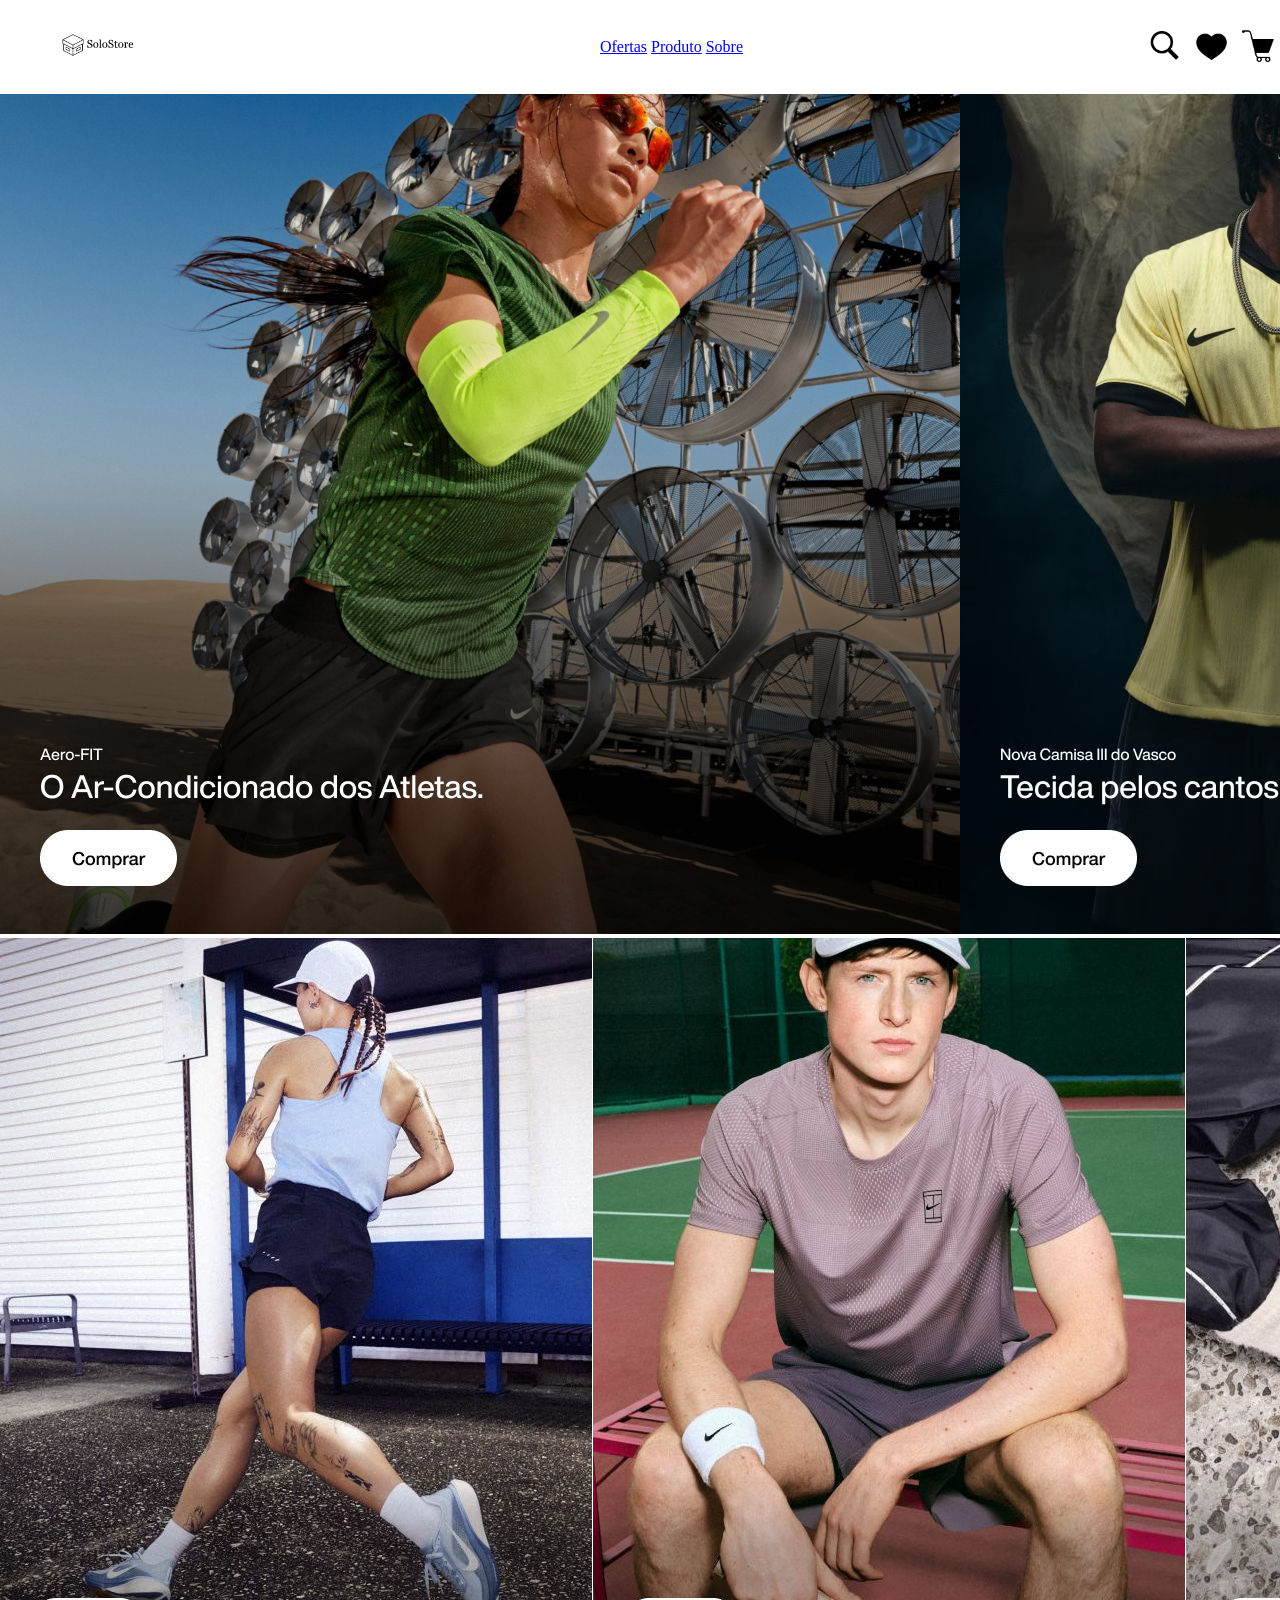
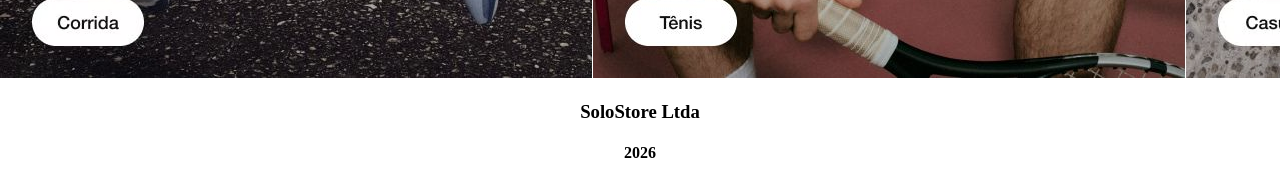
==== solostore/index.html @ 23fe8afc "Add files via upload atualização index" ====
<!DOCTYPE html>
<html lang="en">
<head>
    <meta charset="UTF-8">
    <meta name="viewport" content="width=device-width, initial-scale=1.0">
    <title>SoloStore Home</title>
</head>

<body style="margin: 0px; background-color: white; height: auto;">
<header>
    <!--Lugares do site a implementar-->
    <nav style="display: flex; align-items: center; 
                justify-content: space-between; 
                width: 100%; position: fixed; 
                background-color: white; margin-top: 0;"><!--sempre que quiser dispor as divs utilizar display: flex-->
         <!--Logo a esquerda que leva para home-->
            <a href="index.html">
            <img src="img/Logo_HTransparente.png" alt="Logo_Home" style="width: 200px; height: 90px; object-fit: contain;"></a>
        <div style="text-align: center; color: black; font-family: Arial black">
            <a href="index.html">Ofertas</a> 
            <a href="produto.html">Produto</a> 
            <a href="sobre.html">Sobre</a> 
        </div>
        <!--A implementar futuramente-->
        <div style="text-align: center;">
            <a href="busca.html">
            <img src="img/icones_menu/buscar.png" alt="Buscar" style="width: 33px; height: 33px; object-fit: contain; padding: 5px;"></a>
            <a href="favoritos.html">
            <img src="img/icones_menu/favorito.png" alt="Favoritos" style="width: 33px; height: 33px; object-fit: contain; padding: 5px;"></a>
            <a href="carrinho.html">
            <img src="img/icones_menu/carrinho.png" alt="Carrinho" style="width: 33px; height: 33px; object-fit: contain; padding: 5px;"></a>
        </div>
    </nav>
</header>

<main>
    <nav style="display: flex; align-items: safe ;width: 100%;">
        <a href="produto.html">
         <img src="img/BLOCO_1_ROUPA_ACADEMIA_ESQUERDA.jpg" alt="academia">   
        </a>
         <a href="produto.html">
         <img src="img/BLOCO_1_ROUPA_DIREITA.jpg" alt="academia">   
        </a>        
    </nav>
    <nav style="display: flex; align-items: center; justify-content: space-between">
        <a href="produto.html">
            <img src="img/BLOCO_2_ESQUERDA.avif" alt="academia">   
        </a>
        <a href="produto.html">
            <img src="img/BLOCO_2_MEIO.jpg" alt="academia">   
        </a>
        <a href="produto.html">
            <img src="img/BLOCO_2_DIREITA.JPEG" alt="produto">   
        </a>   
    </nav>
    
</main>
    
<footer>
    <nav style="display: flex; align-items: center; justify-content: space-between; width: 100%;">
        <!--Voltando para o sobre -->
        <div">

        </div>
        <!--Redes sociais e apps-->
        <div>

        </div>
    </nav>
    <div style="text-align: center; font-family: Arial medium">
    <h3>SoloStore Ltda</h3>
    <h4>2026</h4>
    </div>
</footer>
</body>

</html>
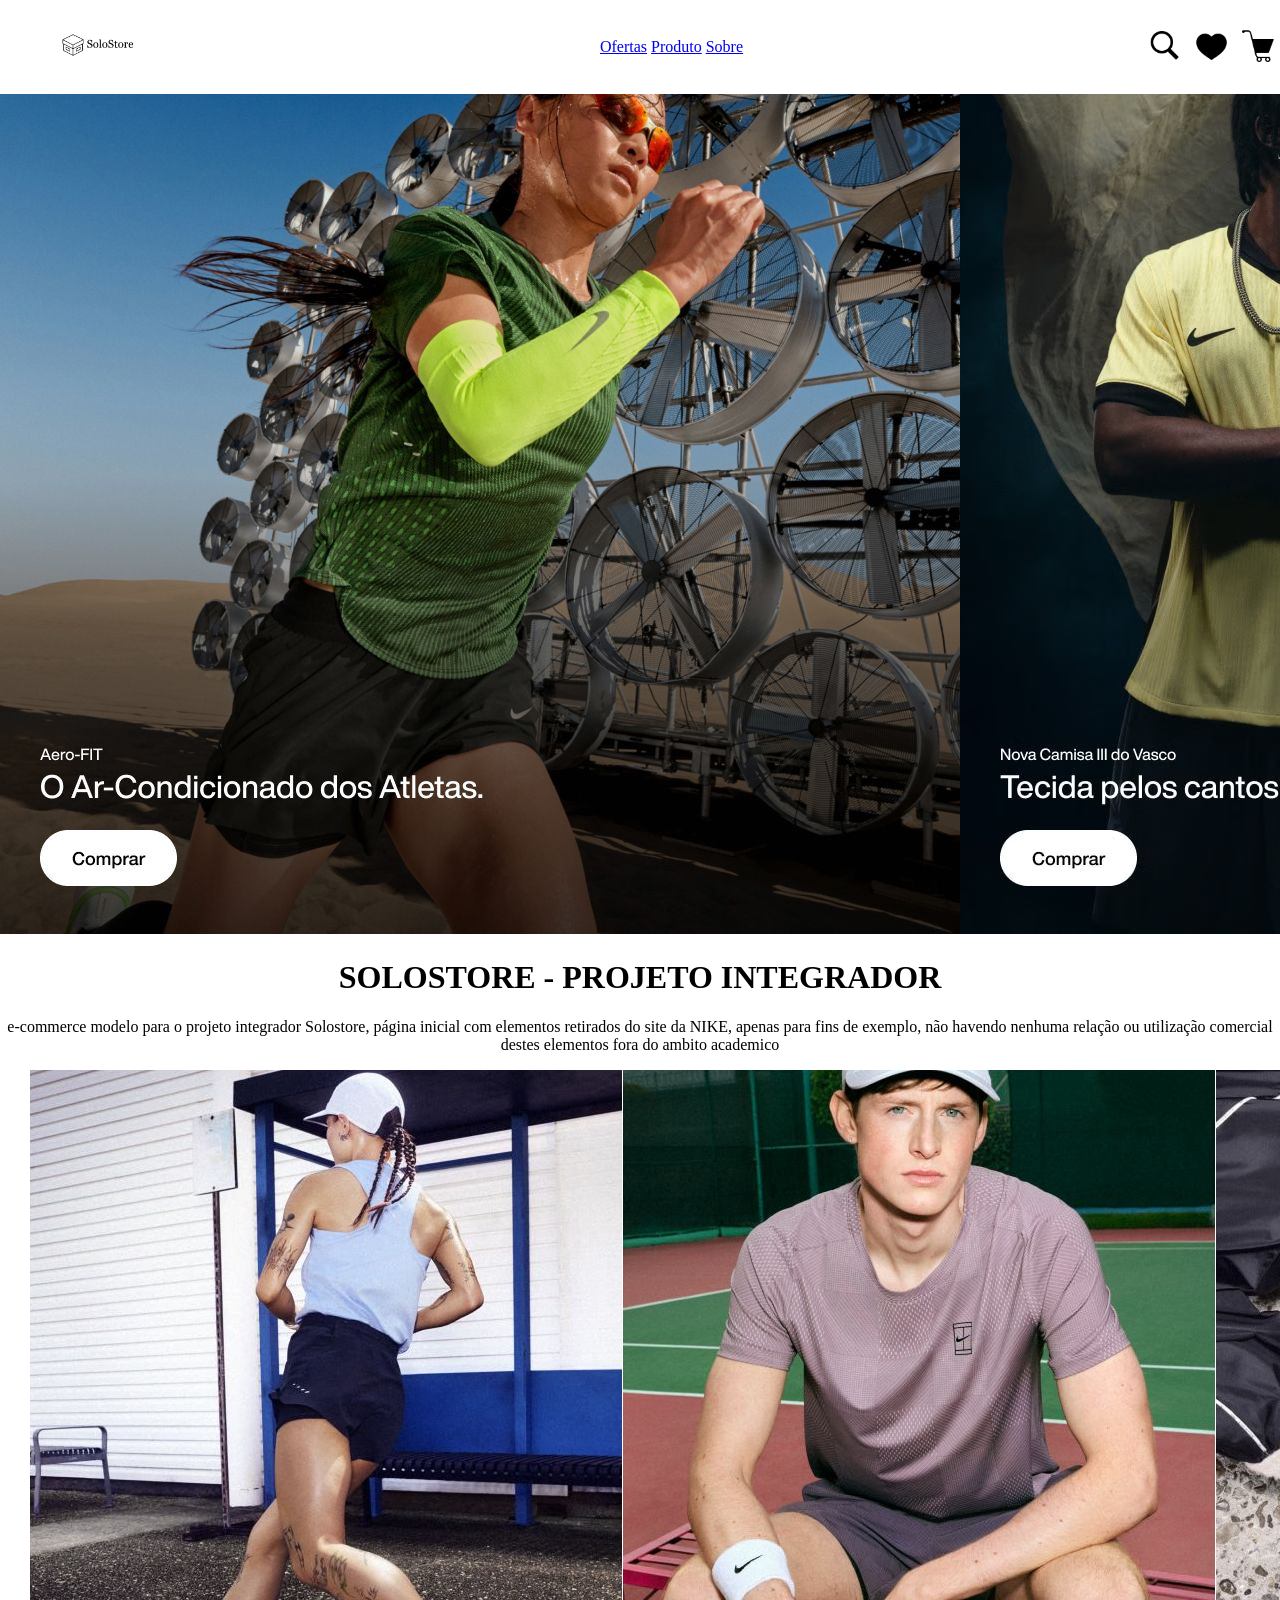
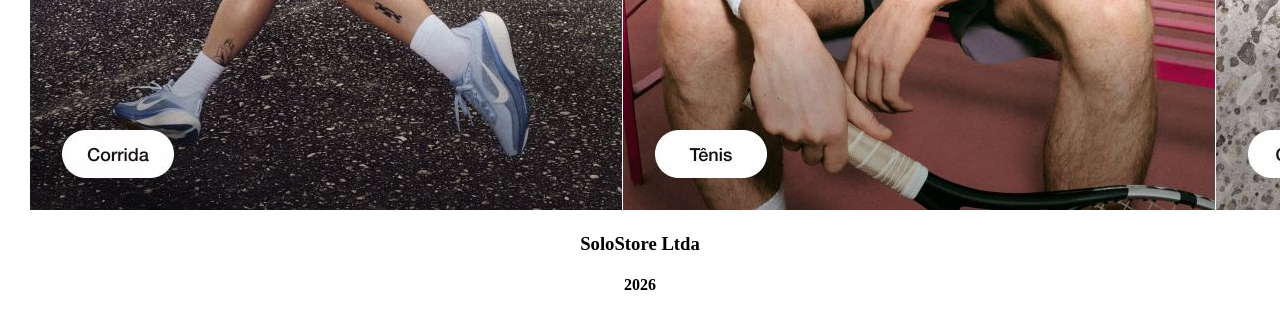
==== commit 622bddab: "alteração index" ====
--- a/solostore/index.html
+++ b/solostore/index.html
@@ -18,7 +18,7 @@
             <img src="img/Logo_HTransparente.png" alt="Logo_Home" style="width: 200px; height: 90px; object-fit: contain;"></a>
         <div style="text-align: center; color: black; font-family: Arial black">
             <a href="index.html">Ofertas</a> 
-            <a href="produto.html">Produto</a> 
+            <a href="produtoBranco.html">Produto</a> 
             <a href="sobre.html">Sobre</a> 
         </div>
         <!--A implementar futuramente-->
@@ -35,21 +35,25 @@
 
 <main>
     <nav style="display: flex; align-items: safe ;width: 100%;">
-        <a href="produto.html">
+        <a href="produtoBranco.html">
          <img src="img/BLOCO_1_ROUPA_ACADEMIA_ESQUERDA.jpg" alt="academia">   
         </a>
-         <a href="produto.html">
+         <a href="produtoBranco.html">
          <img src="img/BLOCO_1_ROUPA_DIREITA.jpg" alt="academia">   
         </a>        
     </nav>
-    <nav style="display: flex; align-items: center; justify-content: space-between">
-        <a href="produto.html">
+    <h1 style="text-align: center; color: black; font-family: Arial black">SOLOSTORE - PROJETO INTEGRADOR</h1>
+    <nav style="text-align: center;color: black; font-family: Arial medium">
+        <p>e-commerce modelo para o projeto integrador Solostore, página inicial com elementos retirados do site da NIKE, apenas para fins de exemplo, não havendo nenhuma relação ou utilização comercial destes elementos fora do ambito academico</p>
+    </nav>
+    <nav style="display: flex; align-items: center; justify-content: space-between; margin-left: 30px;margin-right: 30px;">
+        <a href="produtoBranco.html">
             <img src="img/BLOCO_2_ESQUERDA.avif" alt="academia">   
         </a>
-        <a href="produto.html">
+        <a href="produtoBranco.html">
             <img src="img/BLOCO_2_MEIO.jpg" alt="academia">   
         </a>
-        <a href="produto.html">
+        <a href="produtoBranco.html">
             <img src="img/BLOCO_2_DIREITA.JPEG" alt="produto">   
         </a>   
     </nav>
@@ -74,4 +78,4 @@
 </footer>
 </body>
 
-</html>+</html>
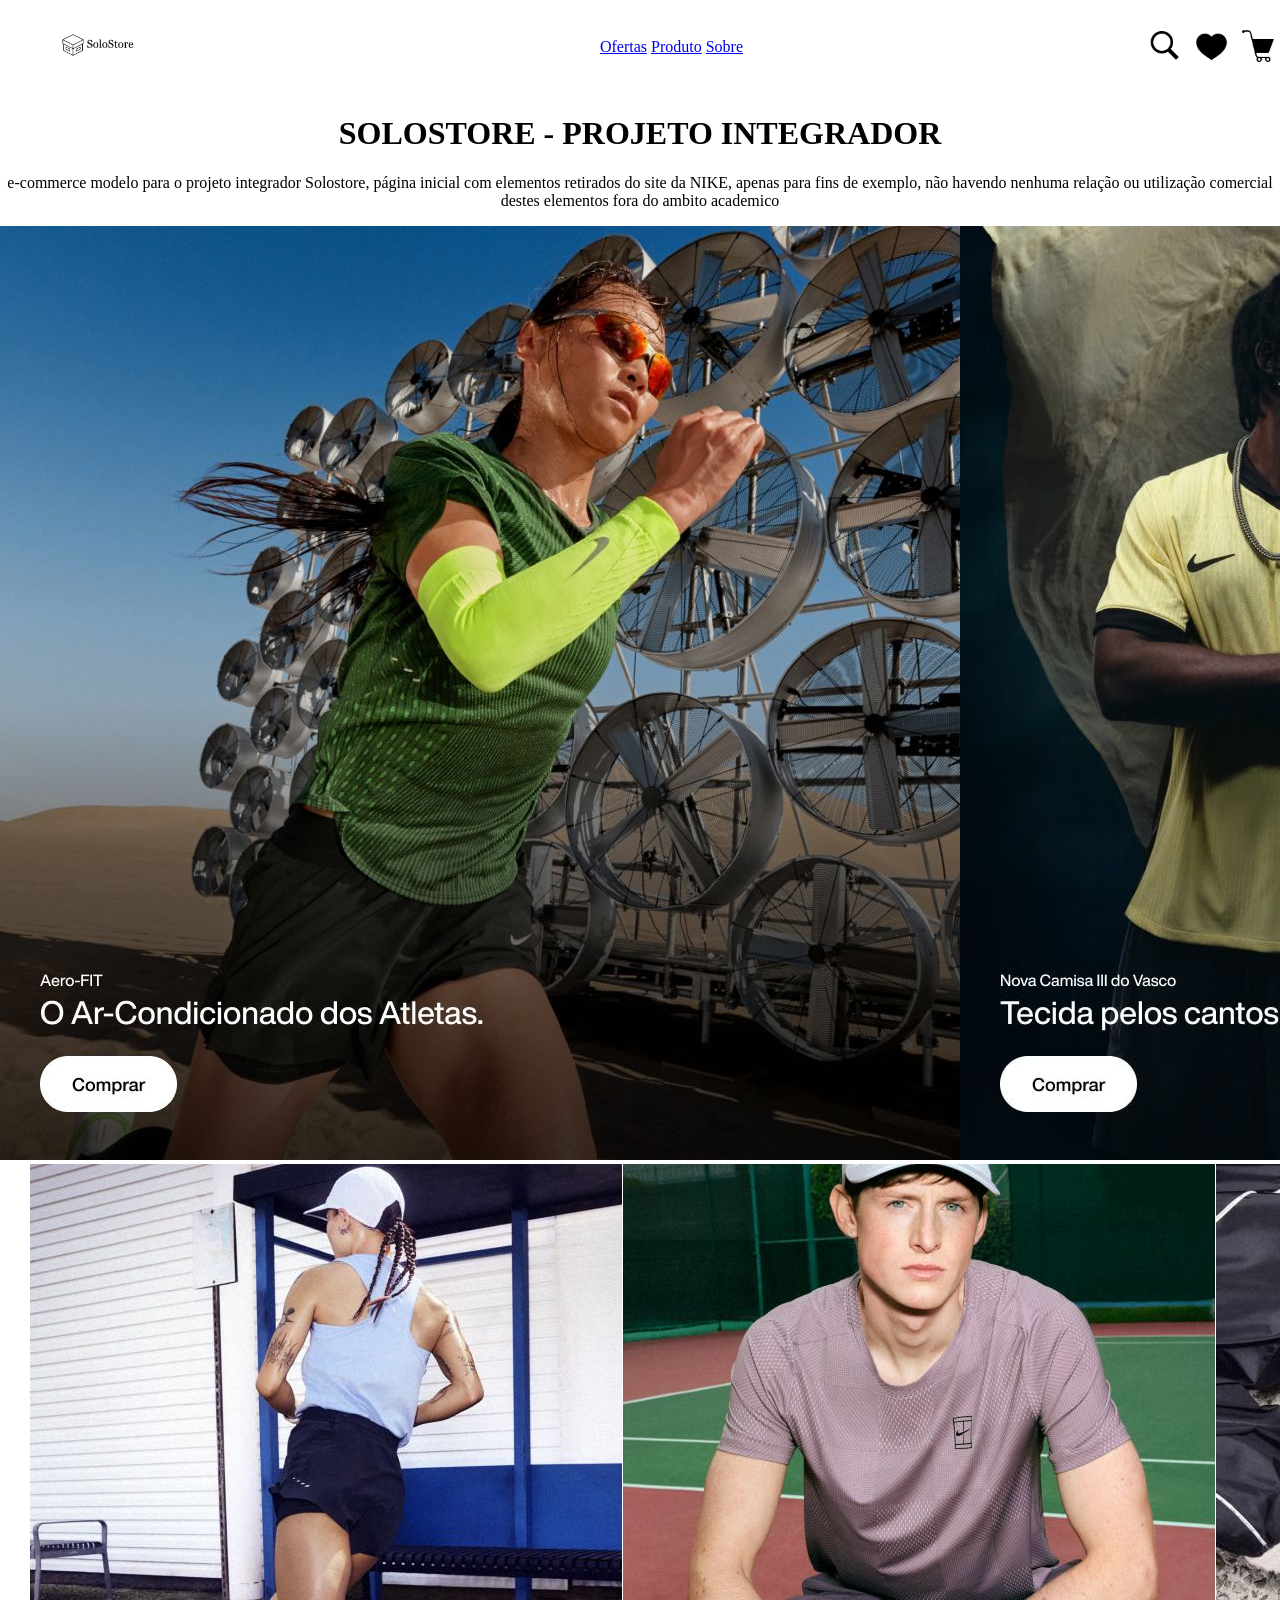
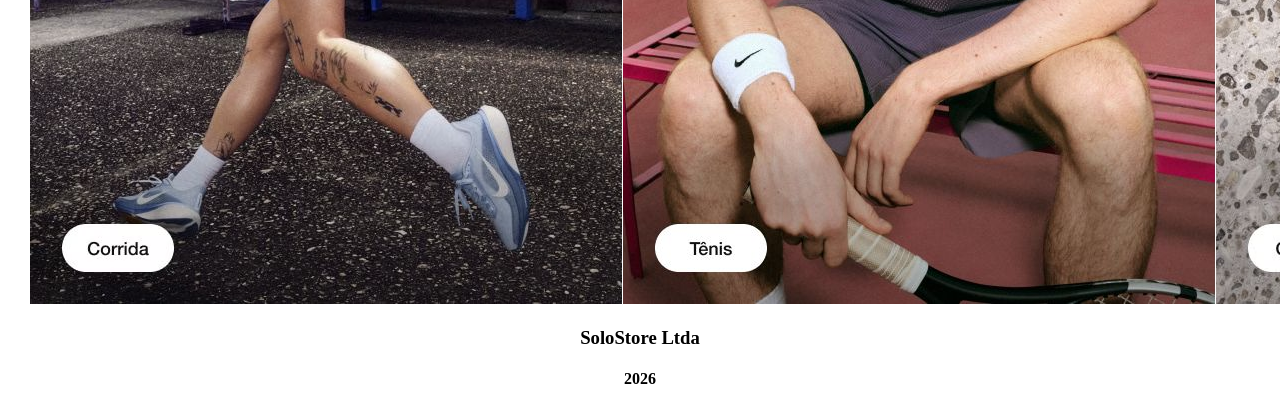
==== commit d08178fb: "alt header e adição "fale conosco"" ====
--- a/solostore/index.html
+++ b/solostore/index.html
@@ -7,7 +7,7 @@
 </head>
 
 <body style="margin: 0px; background-color: white; height: auto;">
-<header>
+<header style="position: fixed; top: 0; left: 0; width: 100%; color: white; padding: 0px;">
     <!--Lugares do site a implementar-->
     <nav style="display: flex; align-items: center; 
                 justify-content: space-between; 
@@ -33,7 +33,11 @@
     </nav>
 </header>
 
-<main>
+<main style="padding-top: 94px;">
+    <h1 style="text-align: center; color: black; font-family: Arial black">SOLOSTORE - PROJETO INTEGRADOR</h1>
+    <nav style="text-align: center;color: black; font-family: Arial medium">
+    <p>e-commerce modelo para o projeto integrador Solostore, página inicial com elementos retirados do site da NIKE, apenas para fins de exemplo, não havendo nenhuma relação ou utilização comercial destes elementos fora do ambito academico</p>
+    </nav>
     <nav style="display: flex; align-items: safe ;width: 100%;">
         <a href="produtoBranco.html">
          <img src="img/BLOCO_1_ROUPA_ACADEMIA_ESQUERDA.jpg" alt="academia">   
@@ -41,10 +45,6 @@
          <a href="produtoBranco.html">
          <img src="img/BLOCO_1_ROUPA_DIREITA.jpg" alt="academia">   
         </a>        
-    </nav>
-    <h1 style="text-align: center; color: black; font-family: Arial black">SOLOSTORE - PROJETO INTEGRADOR</h1>
-    <nav style="text-align: center;color: black; font-family: Arial medium">
-        <p>e-commerce modelo para o projeto integrador Solostore, página inicial com elementos retirados do site da NIKE, apenas para fins de exemplo, não havendo nenhuma relação ou utilização comercial destes elementos fora do ambito academico</p>
     </nav>
     <nav style="display: flex; align-items: center; justify-content: space-between; margin-left: 30px;margin-right: 30px;">
         <a href="produtoBranco.html">
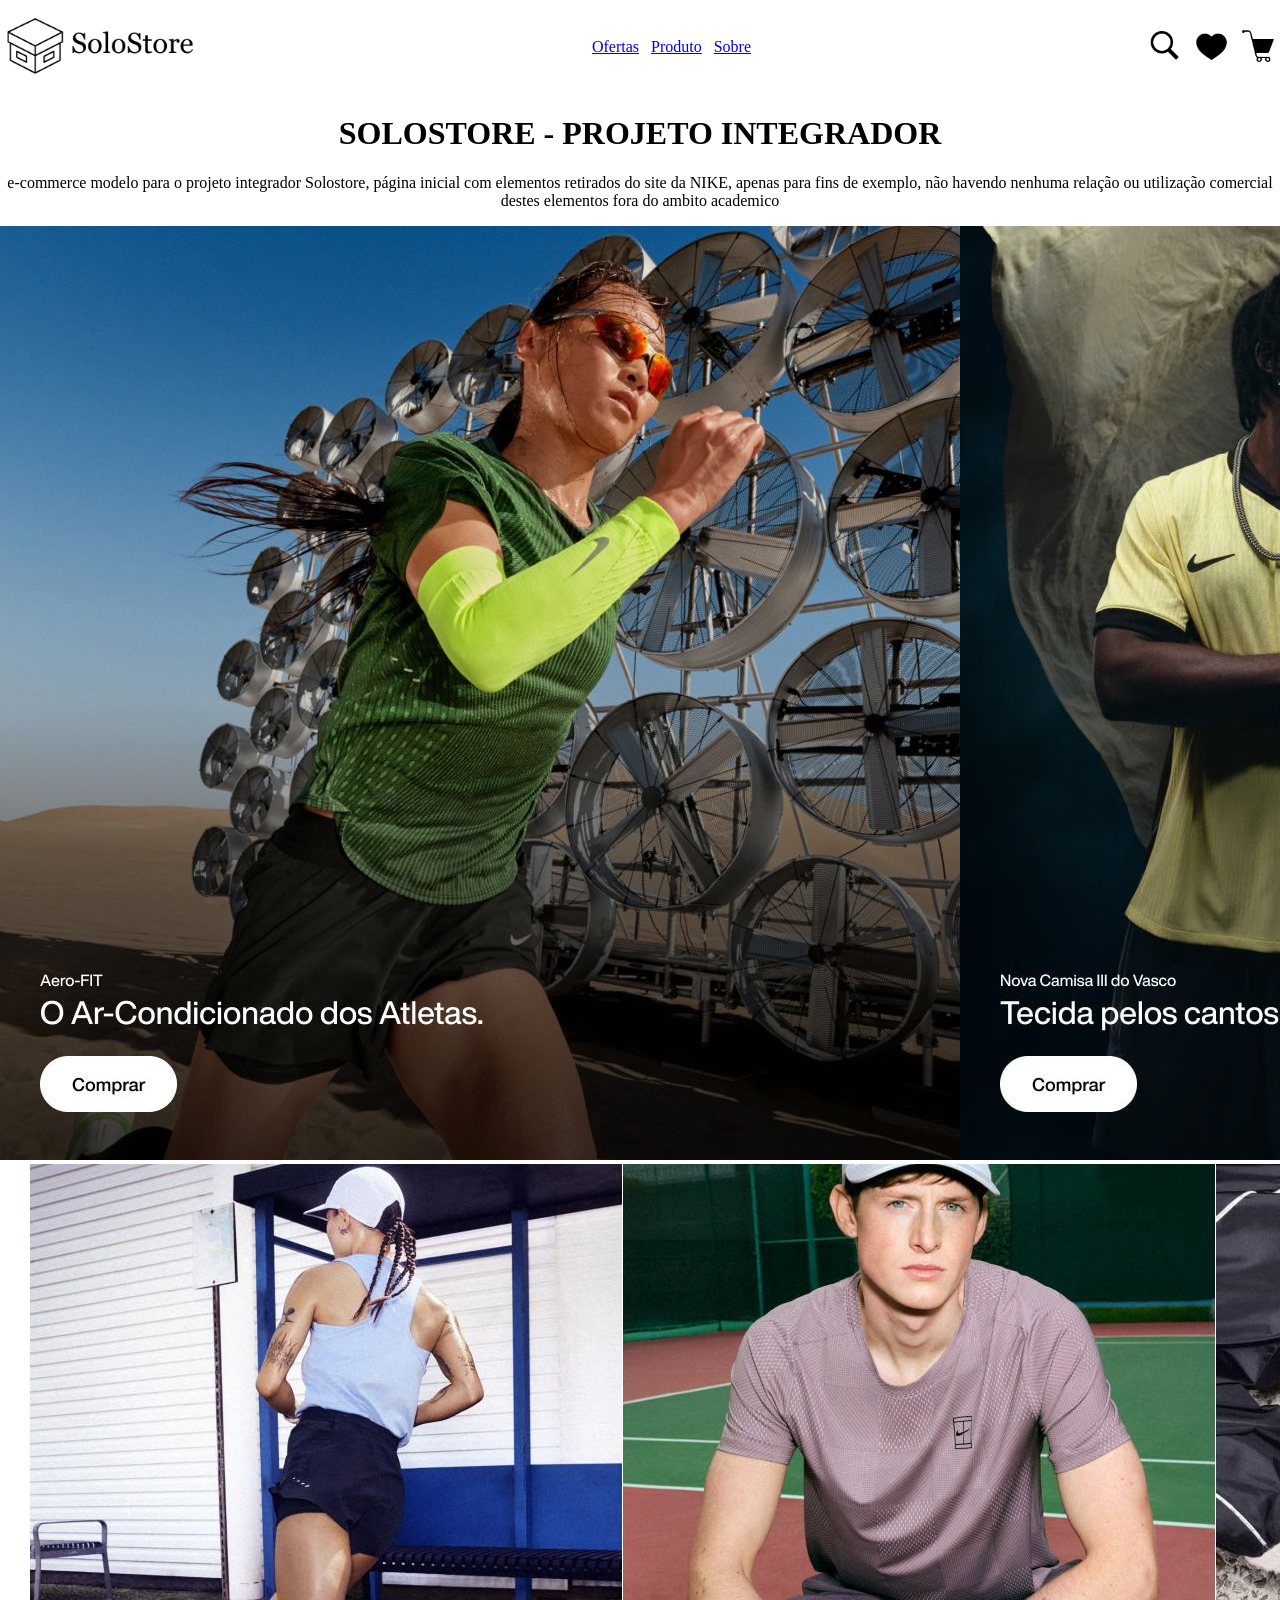
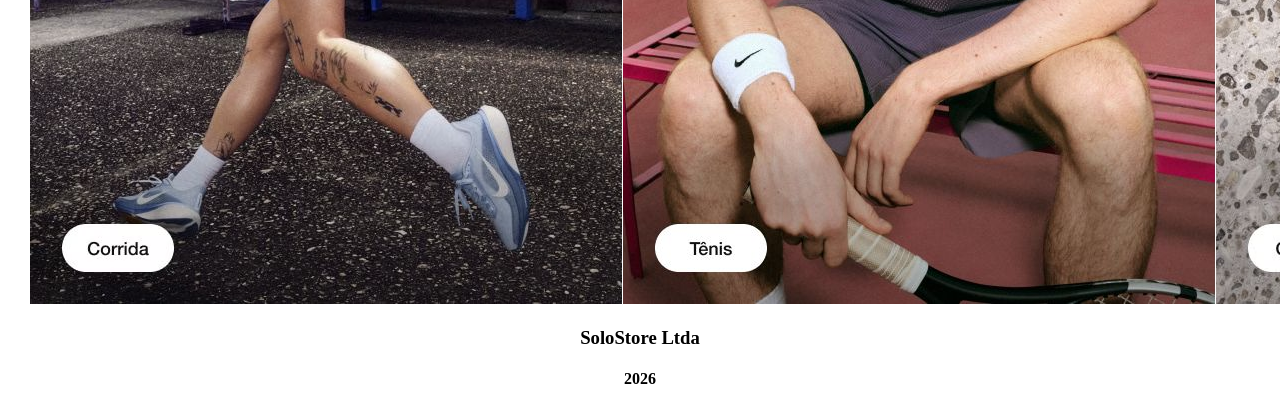
==== commit 8525b2a0: "Update index.html" ====
--- a/solostore/index.html
+++ b/solostore/index.html
@@ -17,8 +17,8 @@
             <a href="index.html">
             <img src="img/Logo_HTransparente.png" alt="Logo_Home" style="width: 200px; height: 90px; object-fit: contain;"></a>
         <div style="text-align: center; color: black; font-family: Arial black">
-            <a href="index.html">Ofertas</a> 
-            <a href="produtoBranco.html">Produto</a> 
+            <a href="index.html">Ofertas</a>&nbsp;&nbsp;
+            <a href="produtoBranco.html">Produto</a>&nbsp;&nbsp;
             <a href="sobre.html">Sobre</a> 
         </div>
         <!--A implementar futuramente-->
@@ -79,3 +79,4 @@
 </body>
 
 </html>
+
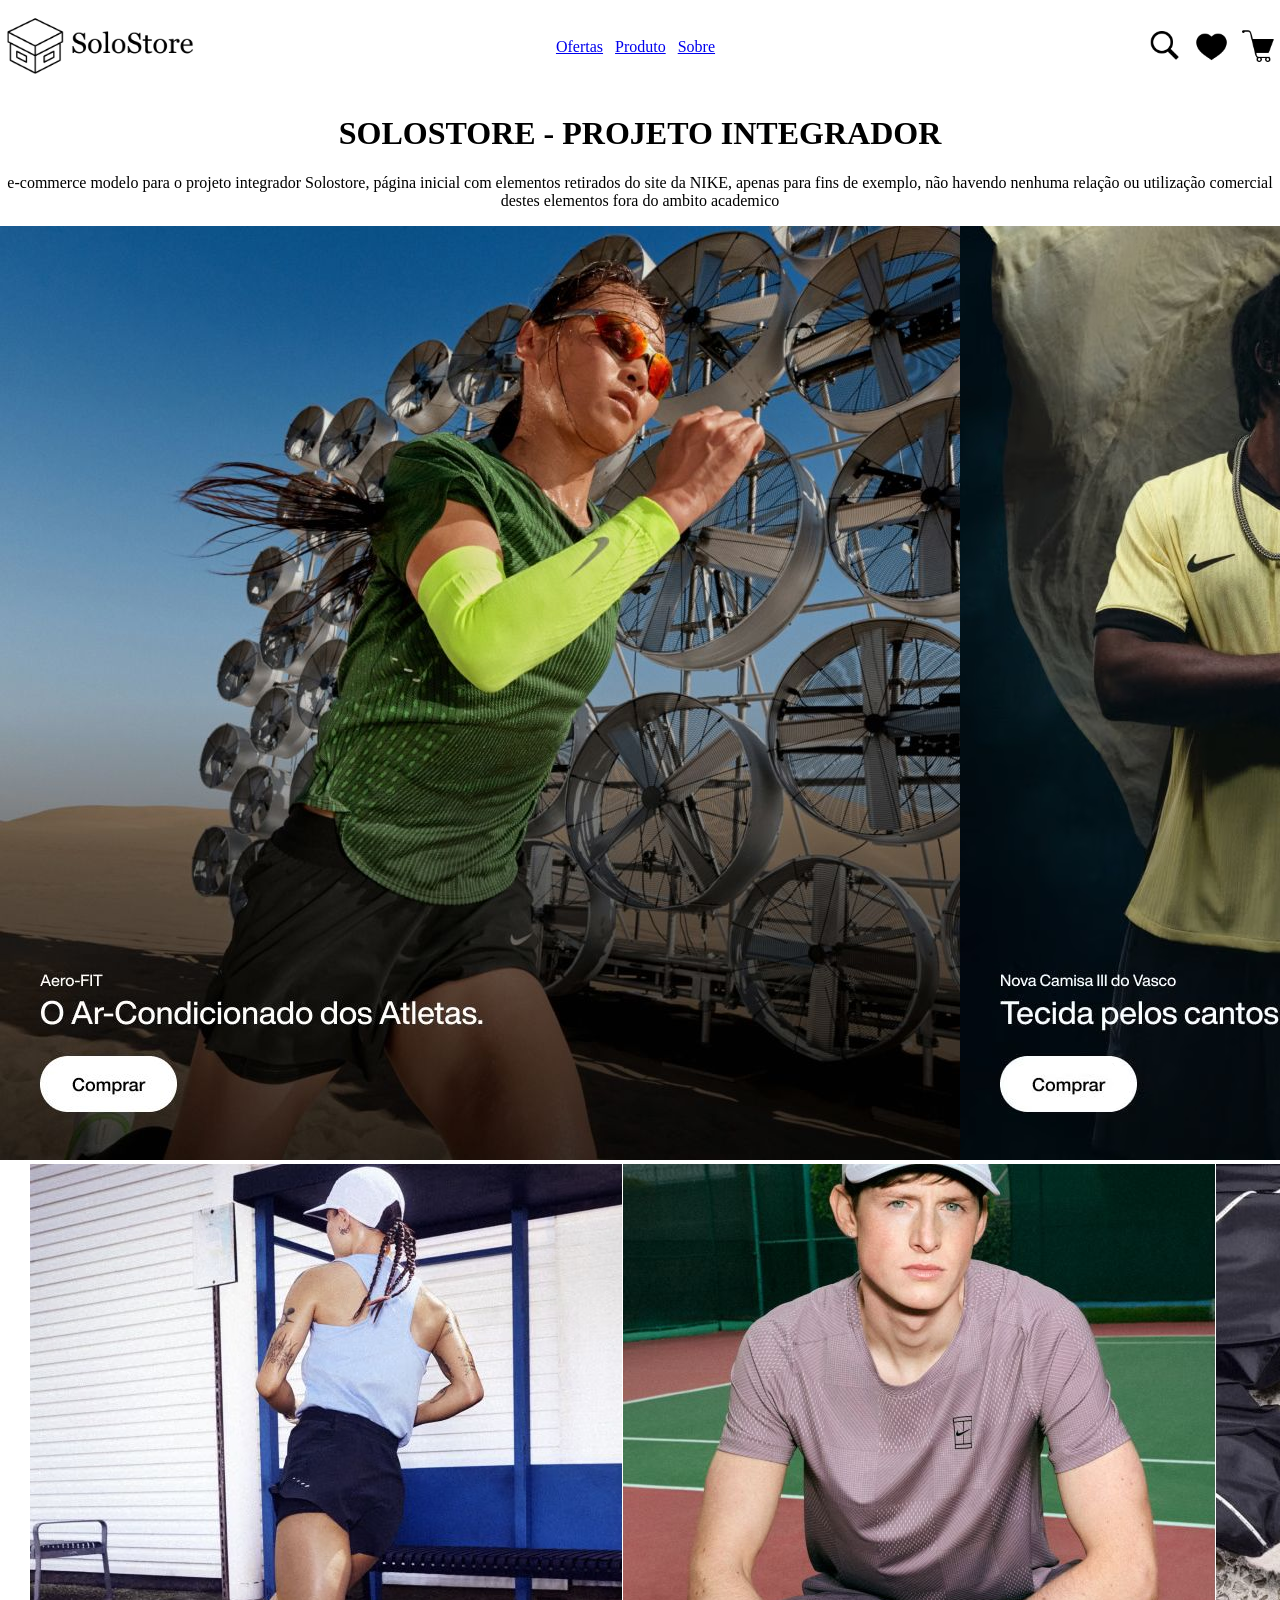
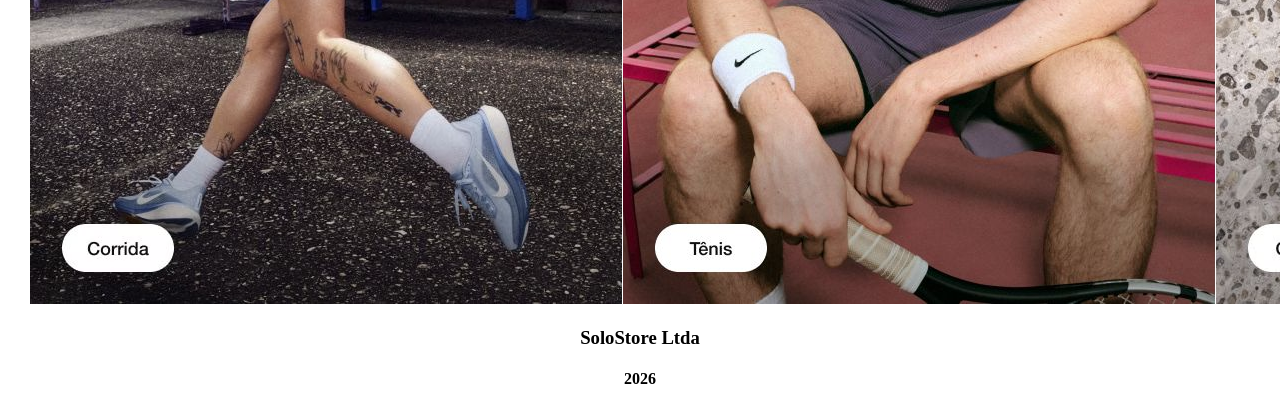
==== commit 7fa20e92: "Update index.html" ====
--- a/solostore/index.html
+++ b/solostore/index.html
@@ -16,7 +16,7 @@
          <!--Logo a esquerda que leva para home-->
             <a href="index.html">
             <img src="img/Logo_HTransparente.png" alt="Logo_Home" style="width: 200px; height: 90px; object-fit: contain;"></a>
-        <div style="text-align: center; color: black; font-family: Arial black">
+        <div style="text-align: center; color: black; font-family: Arial black; margin-right: 72px;">
             <a href="index.html">Ofertas</a>&nbsp;&nbsp;
             <a href="produtoBranco.html">Produto</a>&nbsp;&nbsp;
             <a href="sobre.html">Sobre</a> 
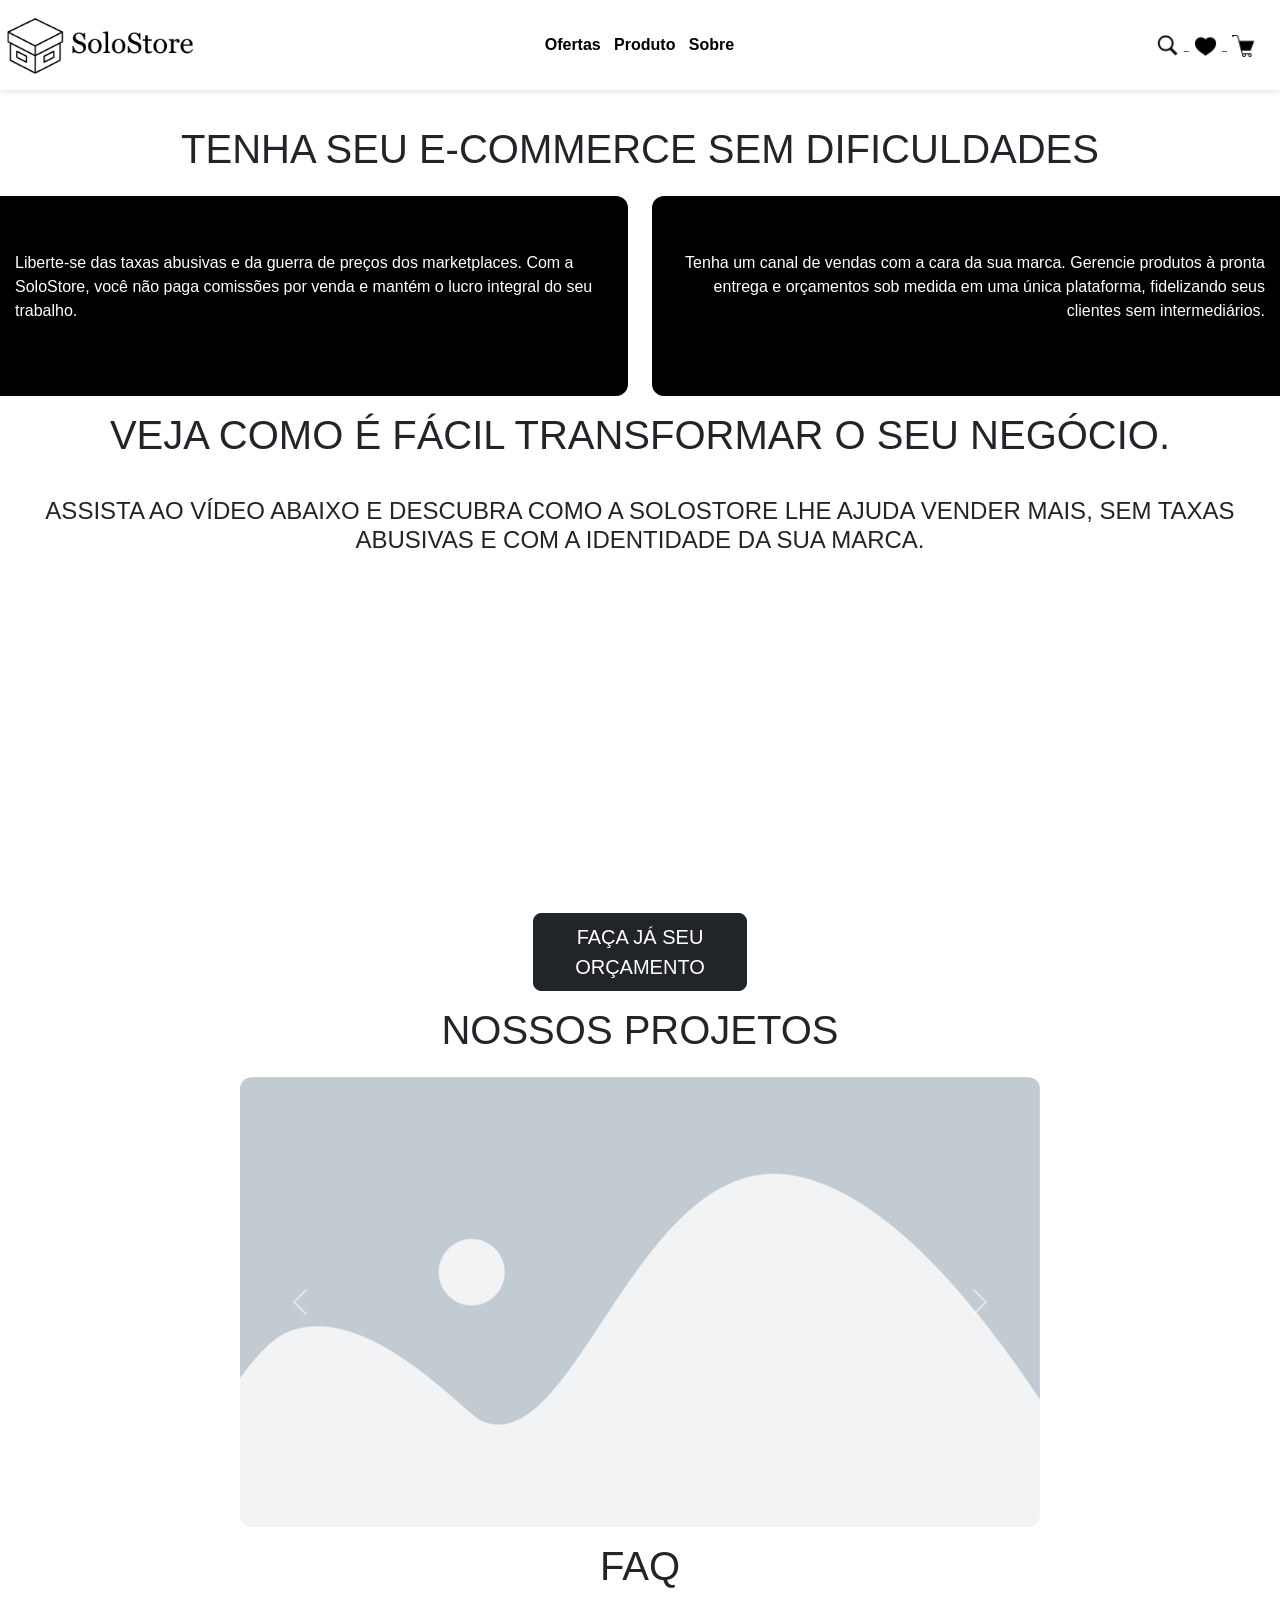
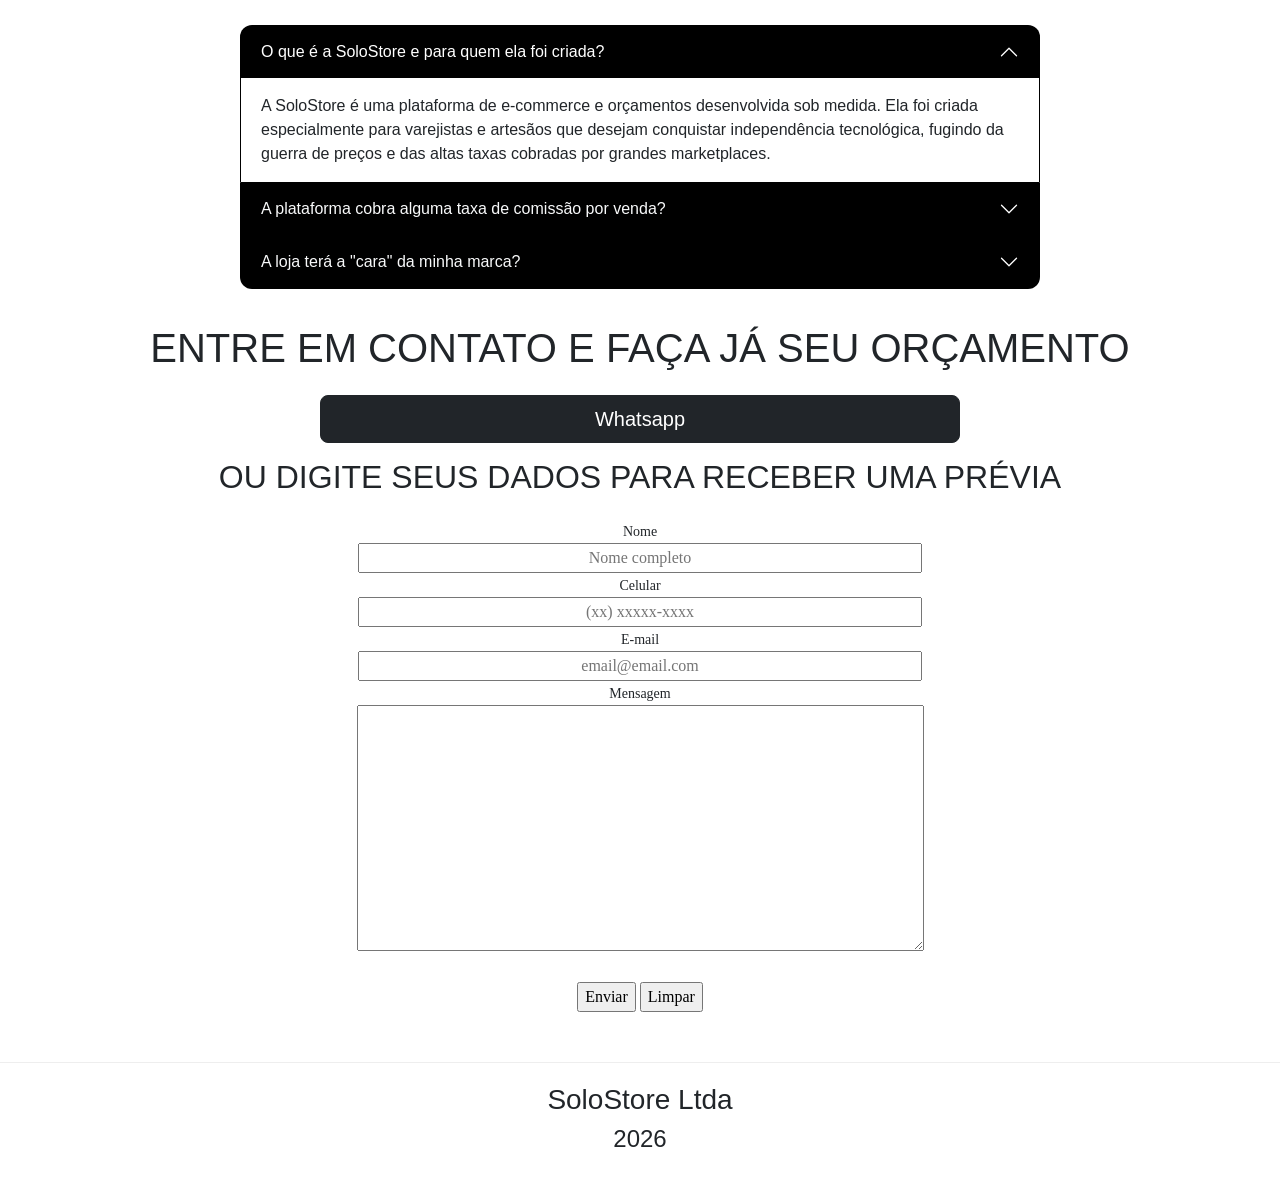
==== commit 4c4c0058: "index alt + bootstrap Alteração do index com adição de css importado e bootstrap" ====
--- a/solostore/index.html
+++ b/solostore/index.html
@@ -4,78 +4,180 @@
     <meta charset="UTF-8">
     <meta name="viewport" content="width=device-width, initial-scale=1.0">
     <title>SoloStore Home</title>
+    <link rel="stylesheet" href="css_js/css/styleIndex.css">
+    <link rel="stylesheet" href="css_js/bootstrap/bootstrap-5.3.8-dist/css/bootstrap.min.css">
+    <link rel="stylesheet" href="css_js/bootstrap/bootstrap-5.3.8-dist/js/bootstrap.min.js">
 </head>
 
 <body style="margin: 0px; background-color: white; height: auto;">
-<header style="position: fixed; top: 0; left: 0; width: 100%; color: white; padding: 0px;">
-    <!--Lugares do site a implementar-->
-    <nav style="display: flex; align-items: center; 
-                justify-content: space-between; 
-                width: 100%; position: fixed; 
-                background-color: white; margin-top: 0;"><!--sempre que quiser dispor as divs utilizar display: flex-->
-         <!--Logo a esquerda que leva para home-->
+<header>
+        <nav id="nav_menu">
+            <!-- Logo à esquerda -->
             <a href="index.html">
-            <img src="img/Logo_HTransparente.png" alt="Logo_Home" style="width: 200px; height: 90px; object-fit: contain;"></a>
-        <div style="text-align: center; color: black; font-family: Arial black; margin-right: 72px;">
-            <a href="index.html">Ofertas</a>&nbsp;&nbsp;
-            <a href="produtoBranco.html">Produto</a>&nbsp;&nbsp;
-            <a href="sobre.html">Sobre</a> 
-        </div>
-        <!--A implementar futuramente-->
-        <div style="text-align: center;">
-            <a href="busca.html">
-            <img src="img/icones_menu/buscar.png" alt="Buscar" style="width: 33px; height: 33px; object-fit: contain; padding: 5px;"></a>
-            <a href="favoritos.html">
-            <img src="img/icones_menu/favorito.png" alt="Favoritos" style="width: 33px; height: 33px; object-fit: contain; padding: 5px;"></a>
-            <a href="carrinho.html">
-            <img src="img/icones_menu/carrinho.png" alt="Carrinho" style="width: 33px; height: 33px; object-fit: contain; padding: 5px;"></a>
-        </div>
-    </nav>
-</header>
+                <img src="img/Logo_HTransparente.png" id="logo" alt="Logo_Home">
+            </a>
+            
+            <div class="menu">
+                <a href="index.html" >Ofertas</a>&nbsp;&nbsp;
+                <a href="produtoBranco.html">Produto</a>&nbsp;&nbsp;
+                <a href="sobre.html">Sobre</a>
+            </div>
 
-<main style="padding-top: 94px;">
-    <h1 style="text-align: center; color: black; font-family: Arial black">SOLOSTORE - PROJETO INTEGRADOR</h1>
-    <nav style="text-align: center;color: black; font-family: Arial medium">
-    <p>e-commerce modelo para o projeto integrador Solostore, página inicial com elementos retirados do site da NIKE, apenas para fins de exemplo, não havendo nenhuma relação ou utilização comercial destes elementos fora do ambito academico</p>
-    </nav>
-    <nav style="display: flex; align-items: safe ;width: 100%;">
-        <a href="produtoBranco.html">
-         <img src="img/BLOCO_1_ROUPA_ACADEMIA_ESQUERDA.jpg" alt="academia">   
-        </a>
-         <a href="produtoBranco.html">
-         <img src="img/BLOCO_1_ROUPA_DIREITA.jpg" alt="academia">   
-        </a>        
-    </nav>
-    <nav style="display: flex; align-items: center; justify-content: space-between; margin-left: 30px;margin-right: 30px;">
-        <a href="produtoBranco.html">
-            <img src="img/BLOCO_2_ESQUERDA.avif" alt="academia">   
-        </a>
-        <a href="produtoBranco.html">
-            <img src="img/BLOCO_2_MEIO.jpg" alt="academia">   
-        </a>
-        <a href="produtoBranco.html">
-            <img src="img/BLOCO_2_DIREITA.JPEG" alt="produto">   
-        </a>   
-    </nav>
+            <!-- Ícones à direita -->
+            <div style="text-align: center; padding-right: 20px;">
+                <a href="busca.html">
+                    <img src="img/icones_menu/buscar.png" alt="Buscar" style="width: 33px; height: 33px; object-fit: contain; padding: 5px;">
+                </a>
+                <a href="favoritos.html">
+                    <img src="img/icones_menu/favorito.png" alt="Favoritos" style="width: 33px; height: 33px; object-fit: contain; padding: 5px;">
+                </a>
+                <a href="carrinho.html">
+                    <img src="img/icones_menu/carrinho.png" alt="Carrinho" style="width: 33px; height: 33px; object-fit: contain; padding: 5px;">
+                </a>
+            </div>
+        </nav>
+    </header>
+
+<main id="main">
+    <h1 class="titulo_texto">Tenha seu e-commerce sem dificuldades</h1>
+<div id="div_caixas">
+  <div id="div_caixa_esquerda" class="div_caixas">
+    <p class="texto_caixa_esquerda">Liberte-se das taxas abusivas e da guerra de preços dos marketplaces. Com a SoloStore, você não paga comissões por venda e mantém o lucro integral do seu trabalho.</p>
+  </div>
+  <div id="div_caixa_direita" class="div_caixas">
+    <p class="texto_caixa_direita">Tenha um canal de vendas com a cara da sua marca. Gerencie produtos à pronta entrega e orçamentos sob medida em uma única plataforma, fidelizando seus clientes sem intermediários.</p>
+  </div>
+</div>
+
+    <h1 class="titulo_texto">Veja como é fácil transformar o seu negócio.</h1>
+    <h4 class="titulo_texto">Assista ao vídeo abaixo e descubra como a SoloStore lhe ajuda vender mais, sem taxas abusivas e com a identidade da sua marca.</h4>
+    
+<!-- Imagens de esboço e vídeo -->
+
+    <div id = div_video>
+    <iframe width="560" height="315" src="https://www.youtube.com/embed/na47wMFfQCo?si=H_cZxXH8JqfM-Nde" title="YouTube video player" frameborder="0" allow="accelerometer; autoplay; clipboard-write; encrypted-media; gyroscope; picture-in-picture; web-share" referrerpolicy="strict-origin-when-cross-origin" allowfullscreen></iframe>
+    </div>  
+    <a href="sobre.html" class="botao">
+      <div class="d-grid gap-3 col-2 mx-auto">
+        <button type="button" class="btn btn-dark btn-lg">FAÇA JÁ SEU ORÇAMENTO</button>
+      </div>  
+    </a>
+    <h1 class="titulo_texto">Nossos projetos</h1>
+
+
+<div id="div_imagem">
+    <div id="carouselExampleAutoplaying" class="carousel slide" data-bs-ride="carousel">
+    <div class="carousel-inner">
+      <div class="carousel-item active">
+        <img src="img/placeholder-image.png"  class="d-block w-100" alt="...">
+      </div>
+      <div class="carousel-item">
+        <img src="img/placeholder-image.png"  class="d-block w-100" alt="...">
+      </div>
+      <div class="carousel-item">
+        <img src="img/placeholder-image.png"  class="d-block w-100" alt="...">
+      </div>
+    </div>
+    <button class="carousel-control-prev" type="button" data-bs-target="#carouselExampleAutoplaying" data-bs-slide="prev">
+      <span class="carousel-control-prev-icon" aria-hidden="true"></span>
+      <span class="visually-hidden">Previous</span>
+    </button>
+    <button class="carousel-control-next" type="button" data-bs-target="#carouselExampleAutoplaying" data-bs-slide="next">
+      <span class="carousel-control-next-icon" aria-hidden="true"></span>
+      <span class="visually-hidden">Next</span>
+    </button>
+  </div>
+</div>
+
+<H1 class="titulo_texto">faq</H1>
+
+
+<div class="accordion" id="accordionPanelsStayOpenExample">
+  <div class="accordion-item">
+    <h2 class="accordion-header">
+      <button class="accordion-button" type="button" data-bs-toggle="collapse" data-bs-target="#panelsStayOpen-collapseOne" aria-expanded="true" aria-controls="panelsStayOpen-collapseOne">
+        O que é a SoloStore e para quem ela foi criada?
+      </button>
+    </h2>
+    <div id="panelsStayOpen-collapseOne" class="accordion-collapse collapse show">
+      <div class="accordion-body">
+        A SoloStore é uma plataforma de e-commerce e orçamentos desenvolvida sob medida. Ela foi criada especialmente para varejistas e artesãos que desejam conquistar independência tecnológica, fugindo da guerra de preços e das altas taxas cobradas por grandes marketplaces.
+      </div>
+    </div>
+  </div>
+  <div class="accordion-item">
+    <h2 class="accordion-header">
+      <button class="accordion-button collapsed" type="button" data-bs-toggle="collapse" data-bs-target="#panelsStayOpen-collapseTwo" aria-expanded="false" aria-controls="panelsStayOpen-collapseTwo">
+        A plataforma cobra alguma taxa de comissão por venda?
+      </button>
+    </h2>
+    <div id="panelsStayOpen-collapseTwo" class="accordion-collapse collapse">
+      <div class="accordion-body">
+        <strong>Não.</strong> O sistema não retém nenhuma porcentagem sobre o valor das vendas processadas. O valor integral da compra é repassado diretamente para a conta do lojista, sendo descontadas apenas as taxas padrão do Gateway de pagamento bancário.
+      </div>
+    </div>
+  </div>
+  <div class="accordion-item">
+    <h2 class="accordion-header">
+      <button class="accordion-button collapsed" type="button" data-bs-toggle="collapse" data-bs-target="#panelsStayOpen-collapseThree" aria-expanded="false" aria-controls="panelsStayOpen-collapseThree">
+        A loja terá a "cara" da minha marca?
+      </button>
+    </h2>
+    <div id="panelsStayOpen-collapseThree" class="accordion-collapse collapse">
+      <div class="accordion-body">
+        <strong>Com certeza!</strong> A vitrine virtual é desenvolvida com a identidade visual exclusiva de cada cliente. Isso garante um canal de contato direto e exclusivo entre a sua marca e o consumidor final, facilitando a fidelização e eliminando a interferência visual de concorrentes.
+      </div>
+    </div>
+  </div>
+  </div>
+  </div>
+
+  
+
+<!-- accordion FAQ -->
+
+
+<!-- BOTÃO 2 -->
+
+
+ <h1 class="titulo_texto">Entre em contato e faça já seu orçamento</h1>
+
+ <a href="sobre.html" class="botao">
+  <div class="d-grid gap-2 col-6 mx-auto">
+    <button type="button" class="btn btn-dark btn-lg">Whatsapp</button>
+  </div>
+ </a>
+ <h2 class="titulo_texto">Ou digite seus dados para receber uma prévia</h2>
+     <form action="sobre.html" method="get" style="text-align: center; font-family: Arial medium">
+            <small >Nome</small>
+            <br>
+            <input type="text" size="60" placeholder="Nome completo" style="text-align: center;" required>
+            <br>
+            <small>Celular</small>
+            <br>
+            <input type="tel" size="60" placeholder="(xx) xxxxx-xxxx" style="text-align: center;" required>
+            <br>
+            <small>E-mail</small>
+            <br>
+            <input type="email" size="60" placeholder="email@email.com" style="text-align: center;" required>
+            <br>
+            <small>Mensagem</small>
+            <br>
+            <textarea cols="60" rows="10" required></textarea>
+            <br><br>
+            <input type="submit" value="Enviar">
+            <input type="reset" value="Limpar">
+    </form>
     
 </main>
     
-<footer>
-    <nav style="display: flex; align-items: center; justify-content: space-between; width: 100%;">
-        <!--Voltando para o sobre -->
-        <div">
-
+    <footer>
+        <div>
+            <h3>SoloStore Ltda</h3>
+            <h4>2026</h4>
         </div>
-        <!--Redes sociais e apps-->
-        <div>
-
-        </div>
-    </nav>
-    <div style="text-align: center; font-family: Arial medium">
-    <h3>SoloStore Ltda</h3>
-    <h4>2026</h4>
-    </div>
-</footer>
+    </footer>
+<script src="css_js/bootstrap/bootstrap-5.3.8-dist/js/bootstrap.bundle.js"></script>
 </body>
 
 </html>
--- a/solostore/css_js/css/styleIndex.css
+++ b/solostore/css_js/css/styleIndex.css
@@ -0,0 +1,223 @@
+body
+{
+    margin: 0;
+    background-color: white;
+    padding: 0;
+}
+
+header
+{
+    position: fixed;
+    top: 0;
+    left: 0;
+    width: 100%;
+    color: white;
+    padding: 0;
+    z-index: 1000;
+}
+
+main
+{
+    padding-top: 110px;
+    font-family: Arial, sans-serif;
+} 
+
+footer
+{
+    text-align: center;
+    font-family: Arial, sans-serif;
+    margin-top: 50px;
+    padding: 20px 0;
+    border-top: 1px solid #eee;
+}
+
+#logo
+{
+    width: 200px;
+    height: 90px;
+    object-fit: contain;
+}
+
+#nav_menu
+{
+    display: flex;
+    align-items: center;
+    justify-content: space-between;
+    width: 100%;
+    background-color: white;
+    margin-top: 0;
+    box-shadow: 0 2px 5px 0px rgba(0,0,0,0.1)
+}
+
+.menu
+{
+    text-align: center;
+    color: black;
+    font-family: Arial, sans-serif;
+    font-weight: bold;
+    margin-right: 72px;
+}
+
+.menu a
+{
+    text-decoration: none; color: black;
+}
+
+#accordion_index
+{
+    width: 300px; height: 300px;
+}
+
+
+.titulo_texto
+{
+    text-align: center;
+    position: relative;
+    text-transform: uppercase; 
+    padding-top: 15px;
+    padding-bottom: 15px;
+}
+
+/* caixa de texto inicial */
+
+#div_caixas
+{
+    display: flex;
+    justify-content: center;
+    gap: 24px;
+    width: 100%;
+    margin: 0;         
+}
+#div_caixa_direita
+{
+    background: #000000; 
+    color: #fff; 
+    height: 200px; 
+    border-radius: 12px 0px 0px 12px;
+    margin-right: 0; 
+    flex: 1;
+    display: flex;
+    align-items: center;
+} 
+#div_caixa_esquerda
+{
+    background: #000000; 
+    color: #fff; 
+    height: 200px; 
+    border-radius: 0px 12px 12px 0px;
+    margin-left: 0;
+    flex: 1;
+    display: flex;
+    align-items: center;
+}  
+.texto_caixa_direita
+{
+    padding: 15px;  color: #feffff;
+    border-top: none;
+    margin-top: -2px;
+    text-align: right;
+    display: flex;
+    align-items: center;
+    line-height: 1.5;
+}
+
+
+.texto_caixa_esquerda
+{
+    padding: 15px;  color: #feffff;
+    border-top: none;
+    margin-top: -2px;
+    text-align: left;
+    display: flex;
+    margin-left: 0px;
+    align-items: center;
+    line-height: 1.5;
+}
+#div_caixa_esquerda:hover
+{
+    background-color: #ffffff;
+    border: 1px solid #000000;
+    transition: 0.3s;
+}
+#div_caixa_direita:hover 
+{
+    background-color: #ffffff;
+    border: 1px solid #000000;
+    transition: 0.3s;
+}
+#div_caixa_esquerda:hover p
+{
+    color: #0e0d0d;
+}
+#div_caixa_direita:hover p
+{
+    color: #0e0d0d;
+}
+
+/* video e chamada de orçamento */
+
+#div_video
+{
+    display: flex;
+    justify-content: space-around;
+    gap: 24px;
+    width: 100%;
+    margin: 0;  
+    padding-bottom: 20px;       
+}
+
+#div_imagem
+{
+    display: flex;
+    justify-content: center;
+    gap: 24px;
+    width: 100%;
+    padding: 0 20px;      
+}
+
+#carouselExampleAutoplaying
+{
+    width: 100%;
+    max-width: 800px; 
+    border-radius: 12px;
+    overflow: hidden; 
+}
+
+#carouselExampleAutoplaying .carousel-item img
+{
+    height: 450px;     
+    object-fit: cover; 
+}
+/* faq */
+
+.accordion {
+  --bs-accordion-btn-bg: #000000 !important;
+  --bs-accordion-btn-color: #f8f9fa !important;
+  --bs-accordion-active-bg: #000000 !important;
+  --bs-accordion-active-color: #ffffff !important;
+  --bs-accordion-btn-focus-box-shadow: 0 0 0 0.25rem rgba(0, 0, 0, 0.25) !important;
+  --bs-accordion-border-color: #000000 !important;
+}
+
+.accordion-button.collapsed::after 
+{
+    filter: brightness(0) invert(1);
+}
+
+.accordion-button:not(.collapsed)::after 
+{
+    filter: brightness(0) invert(1);
+}
+
+#accordionPanelsStayOpenExample {
+    width: 90%;          
+    max-width: 800px;    
+    margin: 20px auto;   
+    border-radius: 12px; 
+    overflow: hidden;    
+}
+
+.botao
+{
+    text-decoration: none; color: black;
+}
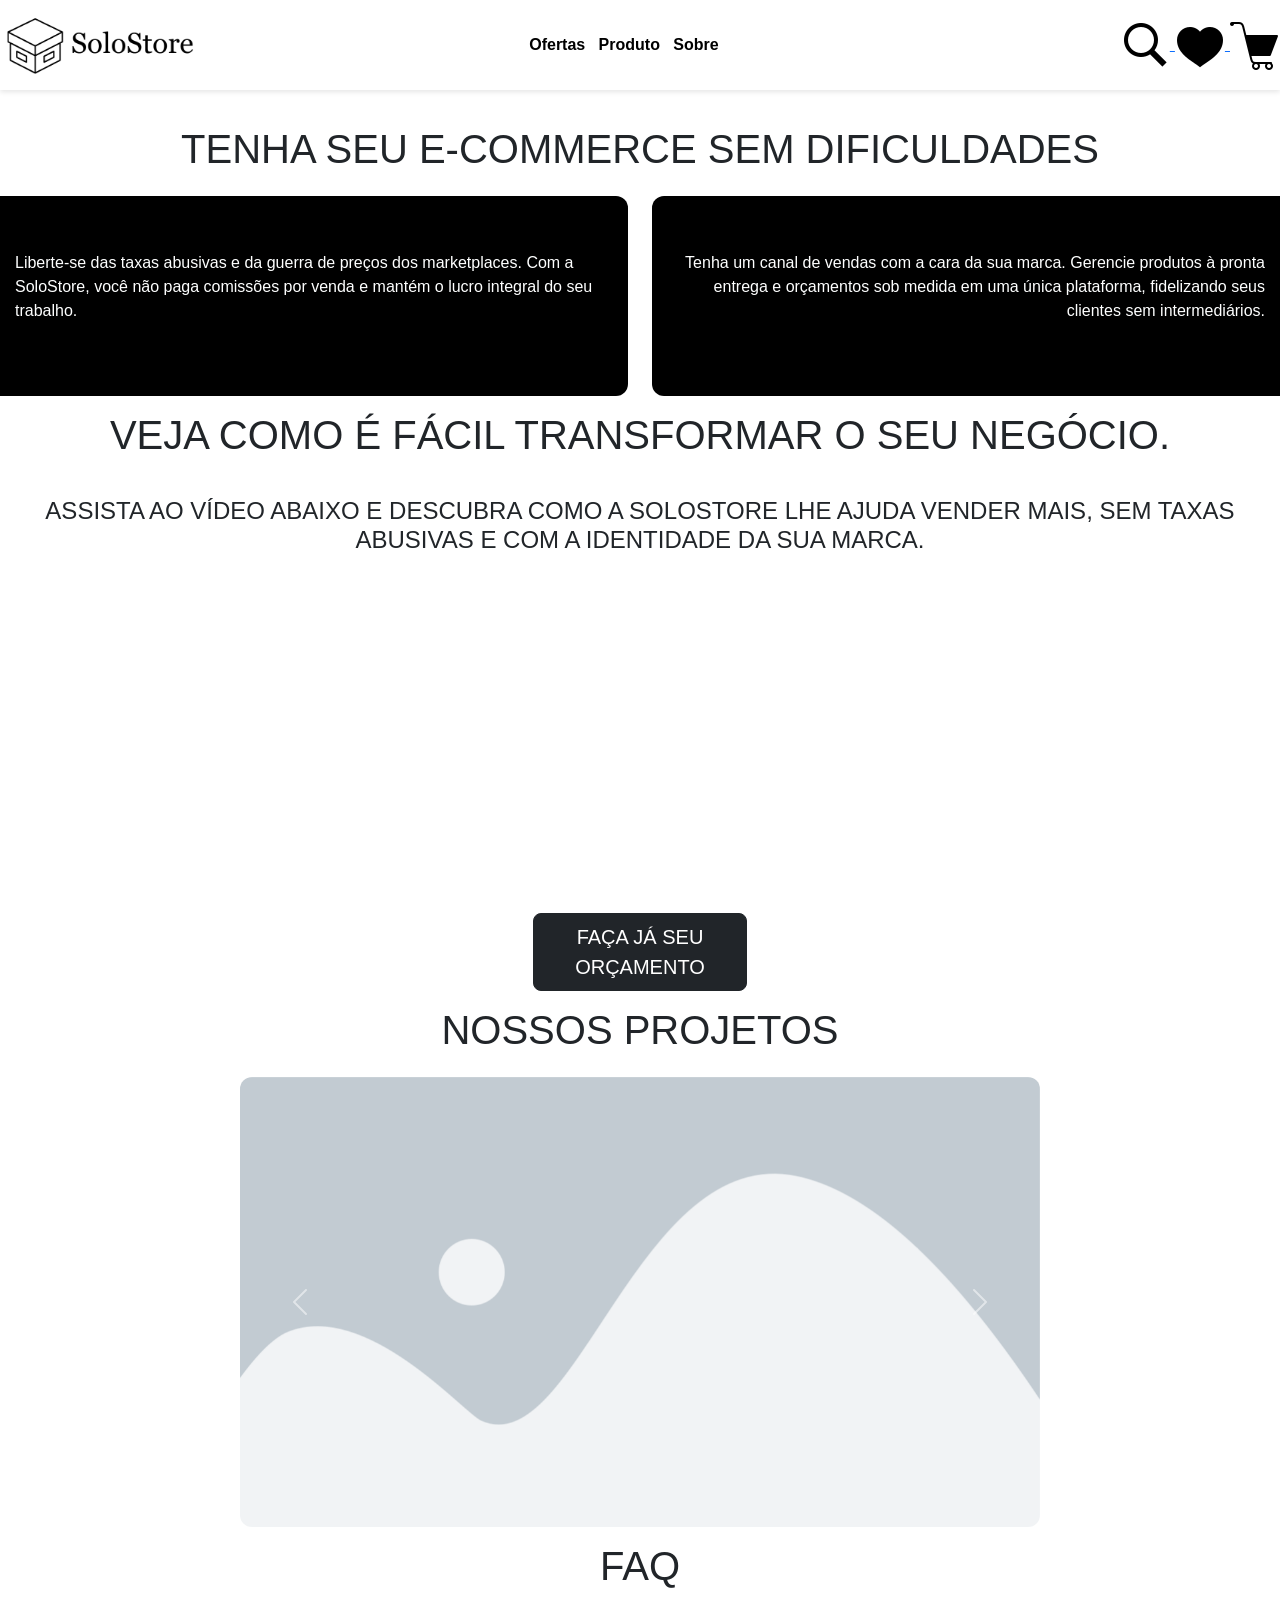
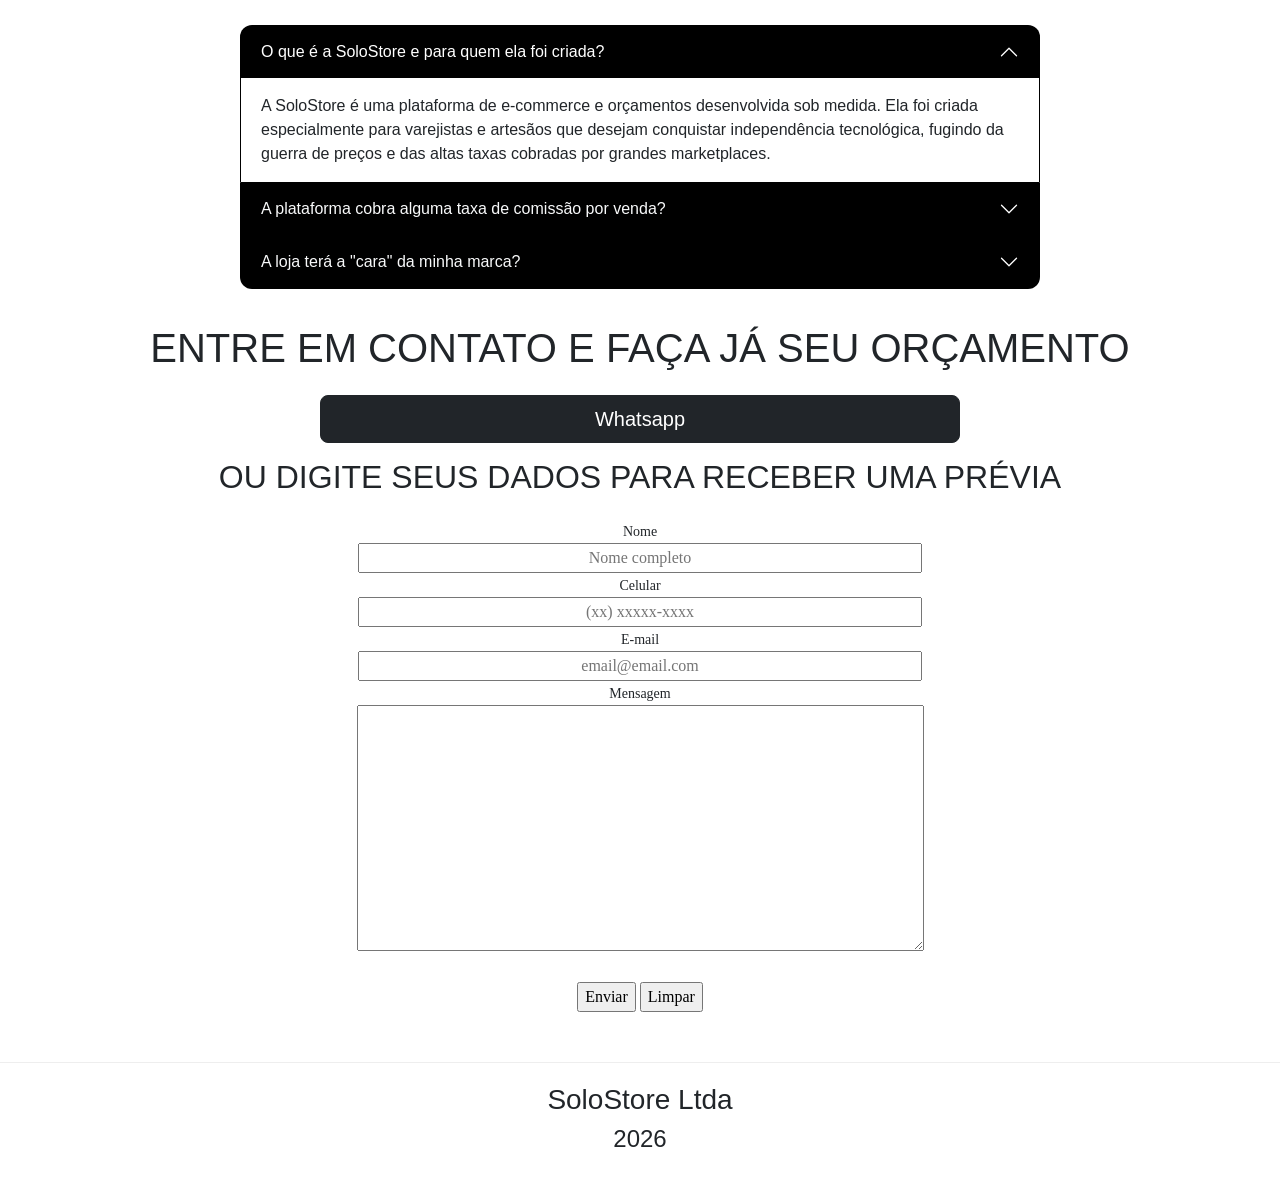
==== commit 410e8a58: "footer + header alt" ====
--- a/solostore/index.html
+++ b/solostore/index.html
@@ -4,35 +4,35 @@
     <meta charset="UTF-8">
     <meta name="viewport" content="width=device-width, initial-scale=1.0">
     <title>SoloStore Home</title>
-    <link rel="stylesheet" href="css_js/css/styleIndex.css">
     <link rel="stylesheet" href="css_js/bootstrap/bootstrap-5.3.8-dist/css/bootstrap.min.css">
     <link rel="stylesheet" href="css_js/bootstrap/bootstrap-5.3.8-dist/js/bootstrap.min.js">
+    <link rel="stylesheet" href="css_js/css/styleIndex.css">
 </head>
 
 <body style="margin: 0px; background-color: white; height: auto;">
-<header>
+    <header>
         <nav id="nav_menu">
             <!-- Logo à esquerda -->
             <a href="index.html">
-                <img src="img/Logo_HTransparente.png" id="logo" alt="Logo_Home">
+                <img src="img/Logo_HTransparente.png" id="logo" alt="Logo Home">
             </a>
             
             <div class="menu">
-                <a href="index.html" >Ofertas</a>&nbsp;&nbsp;
+                <a href="index.html">Ofertas</a>&nbsp;&nbsp;
                 <a href="produtoBranco.html">Produto</a>&nbsp;&nbsp;
                 <a href="sobre.html">Sobre</a>
             </div>
-
+            
             <!-- Ícones à direita -->
-            <div style="text-align: center; padding-right: 20px;">
+            <div id="div_icons_direita">
                 <a href="busca.html">
-                    <img src="img/icones_menu/buscar.png" alt="Buscar" style="width: 33px; height: 33px; object-fit: contain; padding: 5px;">
+                    <img src="img/icones_menu/buscar.png" alt="Buscar" class="icons_direita">
                 </a>
                 <a href="favoritos.html">
-                    <img src="img/icones_menu/favorito.png" alt="Favoritos" style="width: 33px; height: 33px; object-fit: contain; padding: 5px;">
+                    <img src="img/icones_menu/favorito.png" alt="Favoritos" class="icons_direita">
                 </a>
                 <a href="carrinho.html">
-                    <img src="img/icones_menu/carrinho.png" alt="Carrinho" style="width: 33px; height: 33px; object-fit: contain; padding: 5px;">
+                    <img src="img/icones_menu/carrinho.png" alt="Carrinho" class="icons_direita">
                 </a>
             </div>
         </nav>
@@ -171,12 +171,12 @@
     
 </main>
     
-    <footer>
+  <footer>
         <div>
             <h3>SoloStore Ltda</h3>
             <h4>2026</h4>
         </div>
-    </footer>
+  </footer>
 <script src="css_js/bootstrap/bootstrap-5.3.8-dist/js/bootstrap.bundle.js"></script>
 </body>
 
